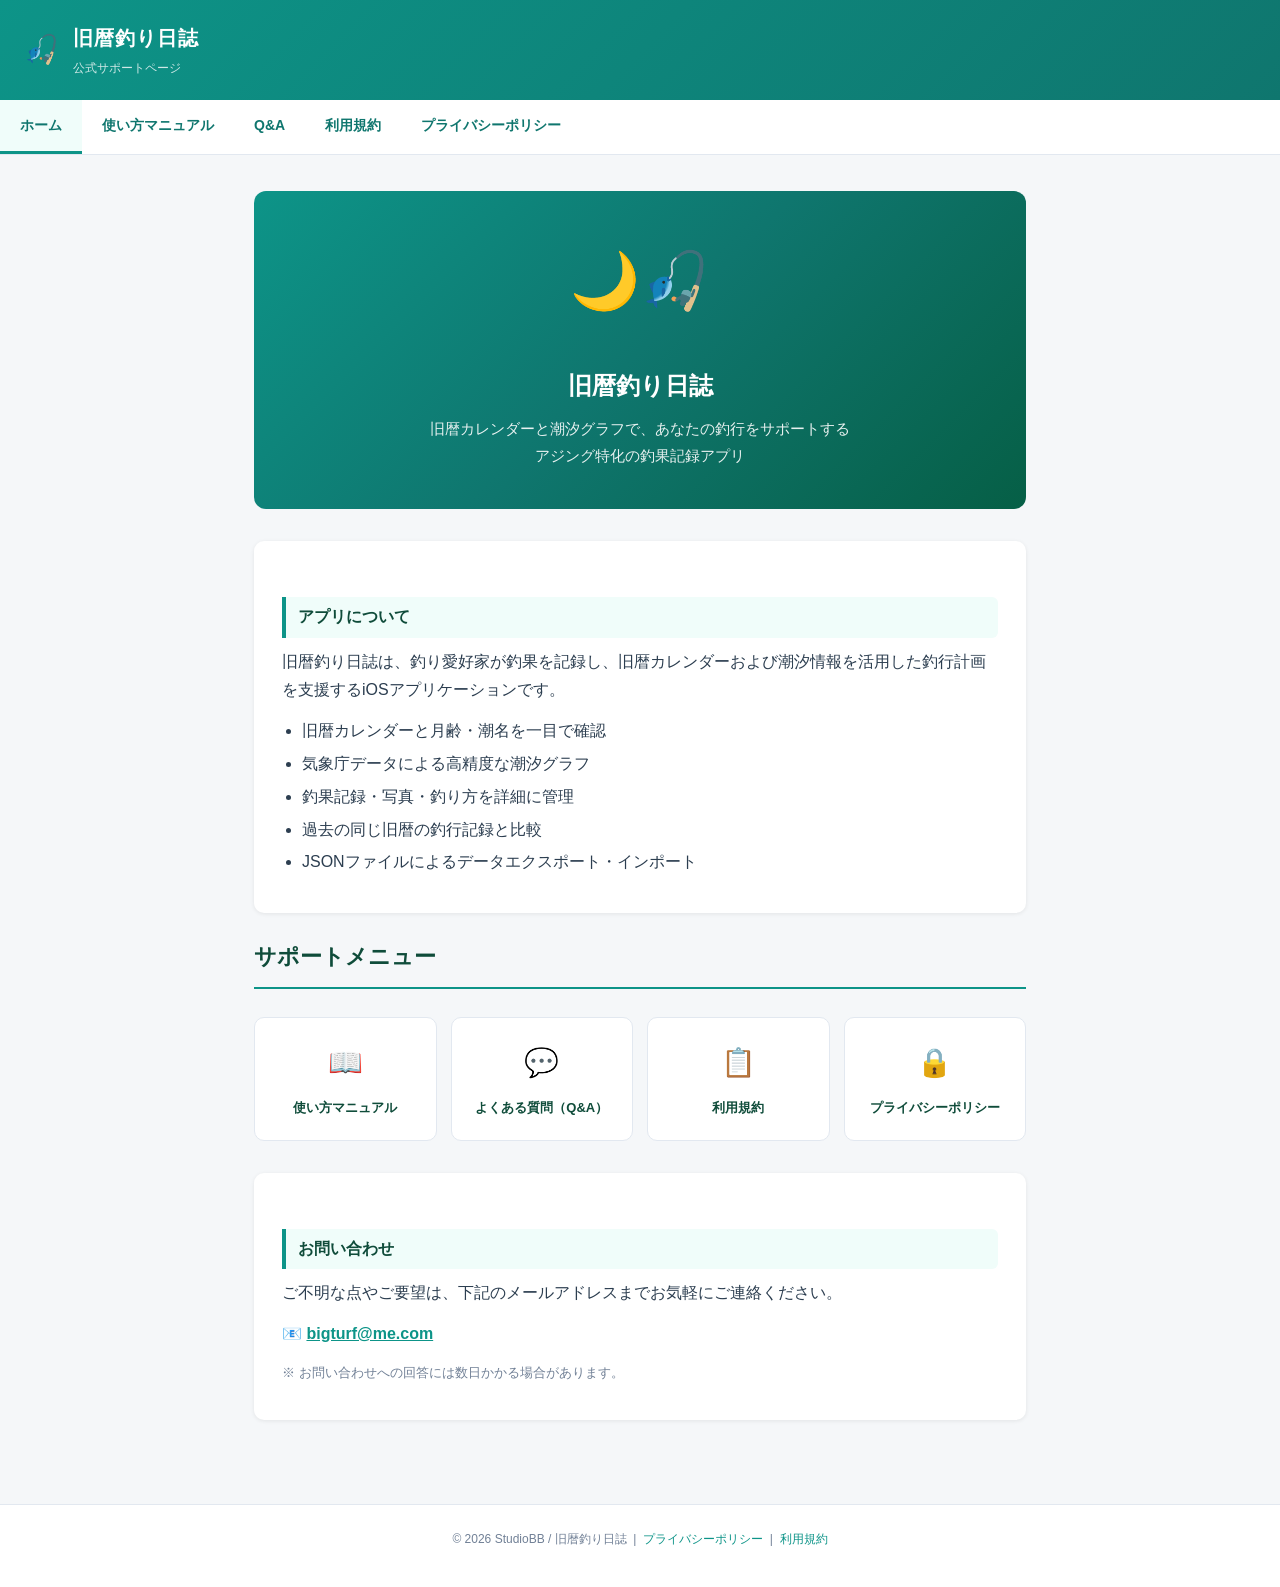
==== index.html @ f1149d96 "旧暦釣り日誌 公式サポートページ 初版 - index.html: トップページ（アプリ概要・サポートメニュー） - manual.html: 使い方マニュアル（全7章） - qa.html: よくあ" ====
<!DOCTYPE html>
<html lang="ja">
<head>
  <meta charset="UTF-8">
  <meta name="viewport" content="width=device-width, initial-scale=1.0">
  <title>旧暦釣り日誌 - 公式サポートページ</title>
  <link rel="stylesheet" href="style.css">
</head>
<body>

<header>
  <div class="logo">🎣</div>
  <div>
    <div class="site-title">旧暦釣り日誌</div>
    <div class="site-subtitle">公式サポートページ</div>
  </div>
</header>

<nav>
  <a href="index.html" class="active">ホーム</a>
  <a href="manual.html">使い方マニュアル</a>
  <a href="qa.html">Q&amp;A</a>
  <a href="terms.html">利用規約</a>
  <a href="privacy.html">プライバシーポリシー</a>
</nav>

<div class="container">

  <div class="hero">
    <div class="icon">🌙🎣</div>
    <h2>旧暦釣り日誌</h2>
    <p>旧暦カレンダーと潮汐グラフで、あなたの釣行をサポートする<br>アジング特化の釣果記録アプリ</p>
  </div>

  <div class="card">
    <h2>アプリについて</h2>
    <p>旧暦釣り日誌は、釣り愛好家が釣果を記録し、旧暦カレンダーおよび潮汐情報を活用した釣行計画を支援するiOSアプリケーションです。</p>
    <ul>
      <li>旧暦カレンダーと月齢・潮名を一目で確認</li>
      <li>気象庁データによる高精度な潮汐グラフ</li>
      <li>釣果記録・写真・釣り方を詳細に管理</li>
      <li>過去の同じ旧暦の釣行記録と比較</li>
      <li>JSONファイルによるデータエクスポート・インポート</li>
    </ul>
  </div>

  <h1>サポートメニュー</h1>

  <div class="link-grid">
    <a href="manual.html" class="link-card">
      <div class="icon">📖</div>
      <div class="label">使い方マニュアル</div>
    </a>
    <a href="qa.html" class="link-card">
      <div class="icon">💬</div>
      <div class="label">よくある質問（Q&amp;A）</div>
    </a>
    <a href="terms.html" class="link-card">
      <div class="icon">📋</div>
      <div class="label">利用規約</div>
    </a>
    <a href="privacy.html" class="link-card">
      <div class="icon">🔒</div>
      <div class="label">プライバシーポリシー</div>
    </a>
  </div>

  <div class="card" style="margin-top: 32px;">
    <h2>お問い合わせ</h2>
    <p>ご不明な点やご要望は、下記のメールアドレスまでお気軽にご連絡ください。</p>
    <p>📧 <a href="mailto:bigturf@me.com" style="color:#0d9488; font-weight:700;">bigturf@me.com</a></p>
    <p style="color:#718096; font-size:13px; margin-top:8px;">※ お問い合わせへの回答には数日かかる場合があります。</p>
  </div>

</div>

<footer>
  <p>&copy; 2026 StudioBB / 旧暦釣り日誌 &nbsp;|&nbsp; <a href="privacy.html">プライバシーポリシー</a> &nbsp;|&nbsp; <a href="terms.html">利用規約</a></p>
</footer>

</body>
</html>
---- style.css ----
/* 旧暦釣り日誌 - 共通スタイル */
* { box-sizing: border-box; margin: 0; padding: 0; }

body {
  font-family: "Hiragino Sans", "Hiragino Kaku Gothic ProN", "Noto Sans JP", sans-serif;
  background: #f5f7f9;
  color: #2c3e50;
  line-height: 1.8;
}

header {
  background: linear-gradient(135deg, #0d9488, #0f766e);
  color: #fff;
  padding: 20px 24px;
  display: flex;
  align-items: center;
  gap: 14px;
}
header .logo { font-size: 28px; }
header .site-title { font-size: 20px; font-weight: 700; letter-spacing: .05em; }
header .site-subtitle { font-size: 12px; opacity: .8; margin-top: 2px; }

nav {
  background: #fff;
  border-bottom: 1px solid #e2e8f0;
  display: flex;
  flex-wrap: wrap;
  gap: 0;
}
nav a {
  display: block;
  padding: 13px 20px;
  text-decoration: none;
  color: #0f766e;
  font-size: 14px;
  font-weight: 600;
  border-bottom: 3px solid transparent;
  transition: border-color .2s, background .2s;
}
nav a:hover, nav a.active {
  border-bottom-color: #0d9488;
  background: #f0fdfa;
}

.container { max-width: 820px; margin: 0 auto; padding: 36px 24px 60px; }

h1 { font-size: 22px; font-weight: 700; margin-bottom: 28px; padding-bottom: 10px;
     border-bottom: 2px solid #0d9488; color: #0f4c3a; }
h2 { font-size: 16px; font-weight: 700; margin: 32px 0 10px;
     padding: 6px 12px; background: #f0fdfa; border-left: 4px solid #0d9488;
     color: #0f4c3a; border-radius: 0 6px 6px 0; }
h3 { font-size: 15px; font-weight: 700; margin: 20px 0 8px; color: #1e7a6e; }

p { margin-bottom: 12px; }
ul, ol { margin: 8px 0 12px 20px; }
li { margin-bottom: 4px; }

.card {
  background: #fff;
  border-radius: 10px;
  padding: 24px 28px;
  margin-bottom: 24px;
  box-shadow: 0 1px 4px rgba(0,0,0,.08);
}

.badge {
  display: inline-block;
  background: #0d9488;
  color: #fff;
  font-size: 11px;
  font-weight: 700;
  padding: 2px 8px;
  border-radius: 20px;
  margin-right: 6px;
  vertical-align: middle;
}

.qa-item { margin-bottom: 20px; }
.qa-item .q { font-weight: 700; color: #0f4c3a; margin-bottom: 4px; }
.qa-item .q::before { content: "Q. "; color: #0d9488; }
.qa-item .a { color: #4a5568; padding-left: 16px; }
.qa-item .a::before { content: "A. "; color: #718096; font-weight: 700; }

.legal-section { margin-bottom: 24px; }
.legal-section h3 { border-bottom: 1px solid #e2e8f0; padding-bottom: 6px; }

footer {
  text-align: center;
  padding: 24px;
  color: #718096;
  font-size: 12px;
  border-top: 1px solid #e2e8f0;
  background: #fff;
}
footer a { color: #0d9488; text-decoration: none; }

.hero {
  background: linear-gradient(135deg, #0d9488 0%, #0f766e 50%, #065f46 100%);
  color: #fff;
  border-radius: 12px;
  padding: 40px 32px;
  margin-bottom: 32px;
  text-align: center;
}
.hero .icon { font-size: 56px; margin-bottom: 12px; }
.hero h2 { font-size: 24px; margin-bottom: 8px; background: none; border: none;
           padding: 0; color: #fff; border-radius: 0; }
.hero p { opacity: .9; font-size: 15px; margin-bottom: 0; }

.link-grid {
  display: grid;
  grid-template-columns: repeat(auto-fit, minmax(180px, 1fr));
  gap: 14px;
  margin-top: 12px;
}
.link-card {
  background: #fff;
  border: 1px solid #e2e8f0;
  border-radius: 10px;
  padding: 20px 16px;
  text-align: center;
  text-decoration: none;
  color: #2c3e50;
  transition: box-shadow .2s, transform .2s;
  display: block;
}
.link-card:hover { box-shadow: 0 4px 12px rgba(13,148,136,.15); transform: translateY(-2px); }
.link-card .icon { font-size: 28px; margin-bottom: 8px; }
.link-card .label { font-size: 13px; font-weight: 700; color: #0f4c3a; }

@media (max-width: 600px) {
  header { padding: 16px; }
  .container { padding: 24px 16px 48px; }
  .card { padding: 18px 16px; }
  nav a { padding: 10px 14px; font-size: 13px; }
}
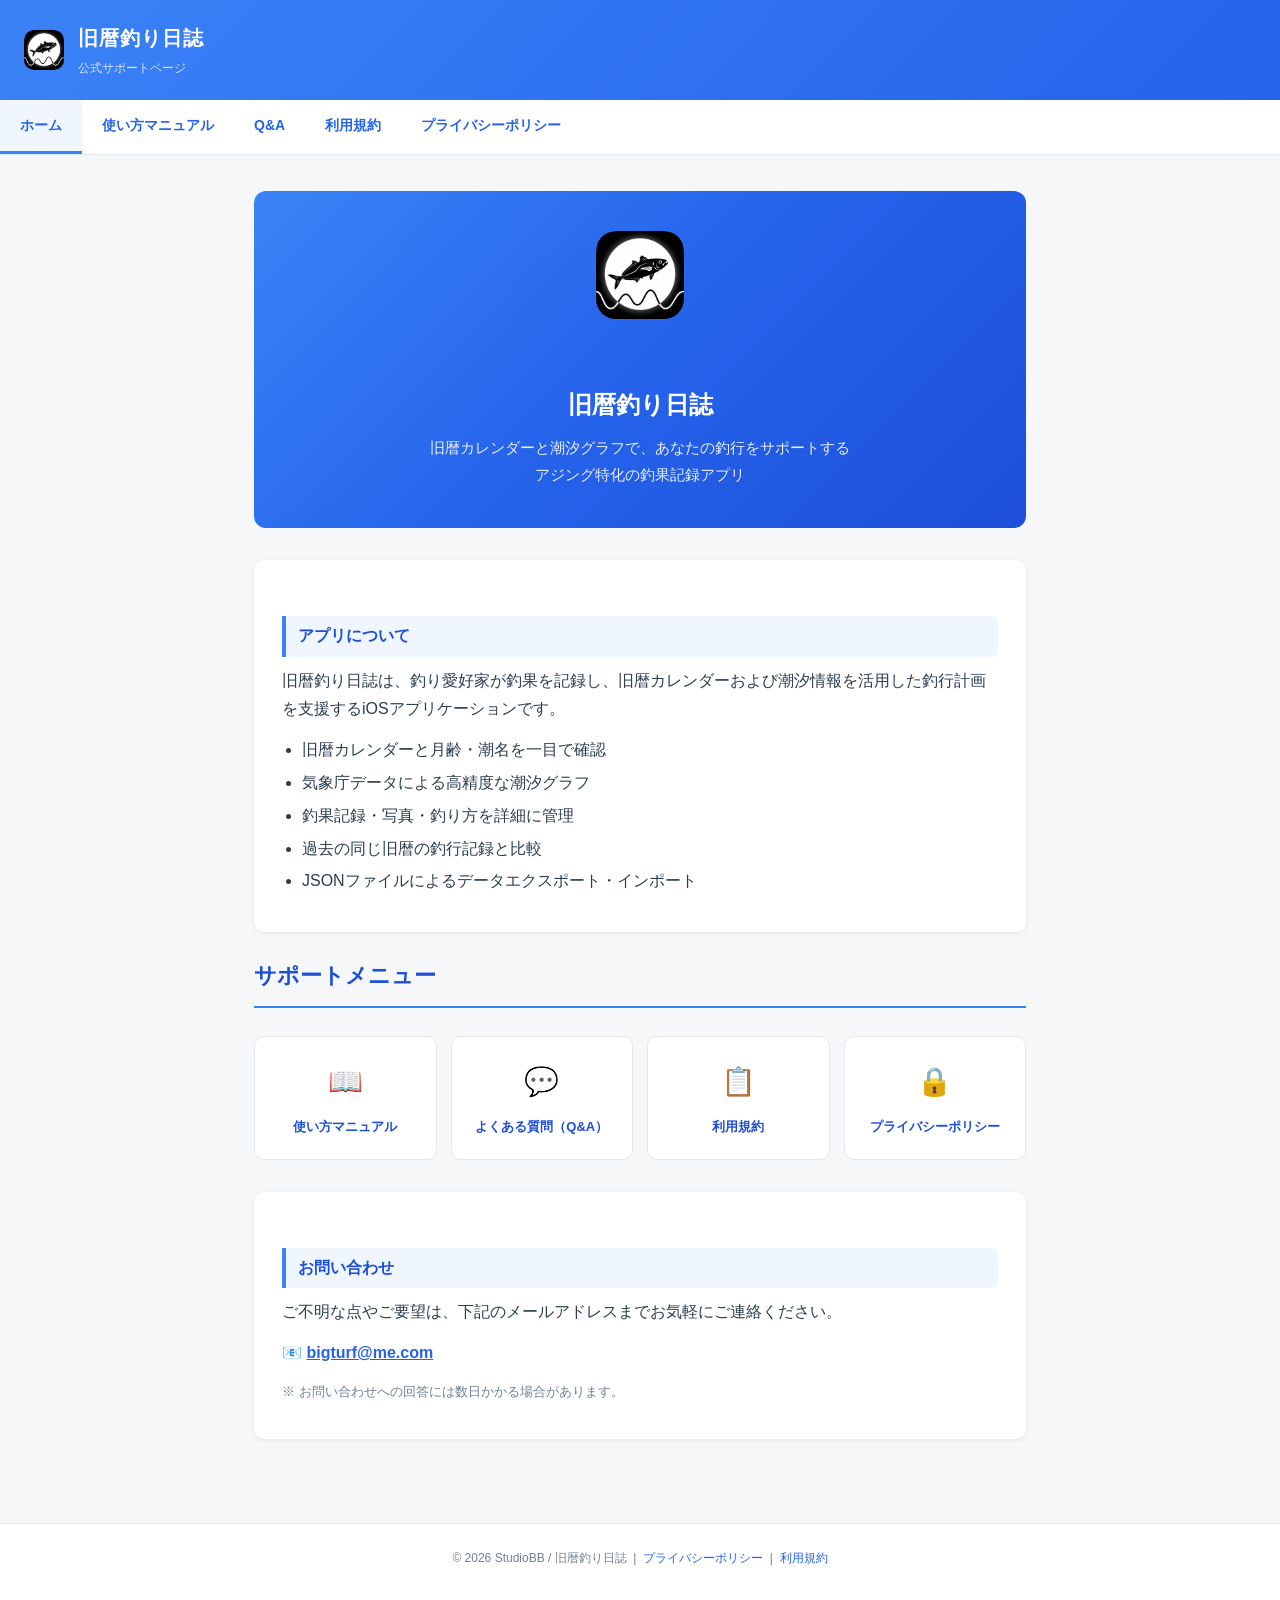
==== commit 573aee59: "サイト更新・アイコン追加・.gitignore追加 Co-Authored-By: Claude Sonnet 4.6 <noreply@anthropic.com>" ====
--- a/index.html
+++ b/index.html
@@ -9,7 +9,7 @@
 <body>
 
 <header>
-  <div class="logo">🎣</div>
+  <div class="logo"><img src="image/fishing_memory_icon_1024.png" alt="旧暦釣り日誌" style="width:40px;height:40px;border-radius:10px;display:block;"></div>
   <div>
     <div class="site-title">旧暦釣り日誌</div>
     <div class="site-subtitle">公式サポートページ</div>
@@ -27,7 +27,7 @@
 <div class="container">
 
   <div class="hero">
-    <div class="icon">🌙🎣</div>
+    <div class="icon"><img src="image/fishing_memory_icon_1024.png" alt="旧暦釣り日誌" style="width:88px;height:88px;border-radius:20px;display:inline-block;"></div>
     <h2>旧暦釣り日誌</h2>
     <p>旧暦カレンダーと潮汐グラフで、あなたの釣行をサポートする<br>アジング特化の釣果記録アプリ</p>
   </div>
@@ -68,7 +68,7 @@
   <div class="card" style="margin-top: 32px;">
     <h2>お問い合わせ</h2>
     <p>ご不明な点やご要望は、下記のメールアドレスまでお気軽にご連絡ください。</p>
-    <p>📧 <a href="mailto:bigturf@me.com" style="color:#0d9488; font-weight:700;">bigturf@me.com</a></p>
+    <p>📧 <a href="mailto:bigturf@me.com" style="color:#2563eb; font-weight:700;">bigturf@me.com</a></p>
     <p style="color:#718096; font-size:13px; margin-top:8px;">※ お問い合わせへの回答には数日かかる場合があります。</p>
   </div>
 
--- a/style.css
+++ b/style.css
@@ -9,14 +9,14 @@
 }
 
 header {
-  background: linear-gradient(135deg, #0d9488, #0f766e);
+  background: linear-gradient(135deg, #3b82f6, #2563eb);
   color: #fff;
   padding: 20px 24px;
   display: flex;
   align-items: center;
   gap: 14px;
 }
-header .logo { font-size: 28px; }
+header .logo { line-height: 0; }
 header .site-title { font-size: 20px; font-weight: 700; letter-spacing: .05em; }
 header .site-subtitle { font-size: 12px; opacity: .8; margin-top: 2px; }
 
@@ -31,25 +31,25 @@
   display: block;
   padding: 13px 20px;
   text-decoration: none;
-  color: #0f766e;
+  color: #2563eb;
   font-size: 14px;
   font-weight: 600;
   border-bottom: 3px solid transparent;
   transition: border-color .2s, background .2s;
 }
 nav a:hover, nav a.active {
-  border-bottom-color: #0d9488;
-  background: #f0fdfa;
+  border-bottom-color: #3b82f6;
+  background: #eff6ff;
 }
 
 .container { max-width: 820px; margin: 0 auto; padding: 36px 24px 60px; }
 
 h1 { font-size: 22px; font-weight: 700; margin-bottom: 28px; padding-bottom: 10px;
-     border-bottom: 2px solid #0d9488; color: #0f4c3a; }
+     border-bottom: 2px solid #3b82f6; color: #1d4ed8; }
 h2 { font-size: 16px; font-weight: 700; margin: 32px 0 10px;
-     padding: 6px 12px; background: #f0fdfa; border-left: 4px solid #0d9488;
-     color: #0f4c3a; border-radius: 0 6px 6px 0; }
-h3 { font-size: 15px; font-weight: 700; margin: 20px 0 8px; color: #1e7a6e; }
+     padding: 6px 12px; background: #eff6ff; border-left: 4px solid #3b82f6;
+     color: #1d4ed8; border-radius: 0 6px 6px 0; }
+h3 { font-size: 15px; font-weight: 700; margin: 20px 0 8px; color: #3b82f6; }
 
 p { margin-bottom: 12px; }
 ul, ol { margin: 8px 0 12px 20px; }
@@ -65,7 +65,7 @@
 
 .badge {
   display: inline-block;
-  background: #0d9488;
+  background: #2563eb;
   color: #fff;
   font-size: 11px;
   font-weight: 700;
@@ -76,8 +76,8 @@
 }
 
 .qa-item { margin-bottom: 20px; }
-.qa-item .q { font-weight: 700; color: #0f4c3a; margin-bottom: 4px; }
-.qa-item .q::before { content: "Q. "; color: #0d9488; }
+.qa-item .q { font-weight: 700; color: #1d4ed8; margin-bottom: 4px; }
+.qa-item .q::before { content: "Q. "; color: #3b82f6; }
 .qa-item .a { color: #4a5568; padding-left: 16px; }
 .qa-item .a::before { content: "A. "; color: #718096; font-weight: 700; }
 
@@ -92,10 +92,10 @@
   border-top: 1px solid #e2e8f0;
   background: #fff;
 }
-footer a { color: #0d9488; text-decoration: none; }
+footer a { color: #2563eb; text-decoration: none; }
 
 .hero {
-  background: linear-gradient(135deg, #0d9488 0%, #0f766e 50%, #065f46 100%);
+  background: linear-gradient(135deg, #3b82f6 0%, #2563eb 50%, #1d4ed8 100%);
   color: #fff;
   border-radius: 12px;
   padding: 40px 32px;
@@ -124,9 +124,9 @@
   transition: box-shadow .2s, transform .2s;
   display: block;
 }
-.link-card:hover { box-shadow: 0 4px 12px rgba(13,148,136,.15); transform: translateY(-2px); }
+.link-card:hover { box-shadow: 0 4px 12px rgba(59,130,246,.2); transform: translateY(-2px); }
 .link-card .icon { font-size: 28px; margin-bottom: 8px; }
-.link-card .label { font-size: 13px; font-weight: 700; color: #0f4c3a; }
+.link-card .label { font-size: 13px; font-weight: 700; color: #1d4ed8; }
 
 @media (max-width: 600px) {
   header { padding: 16px; }
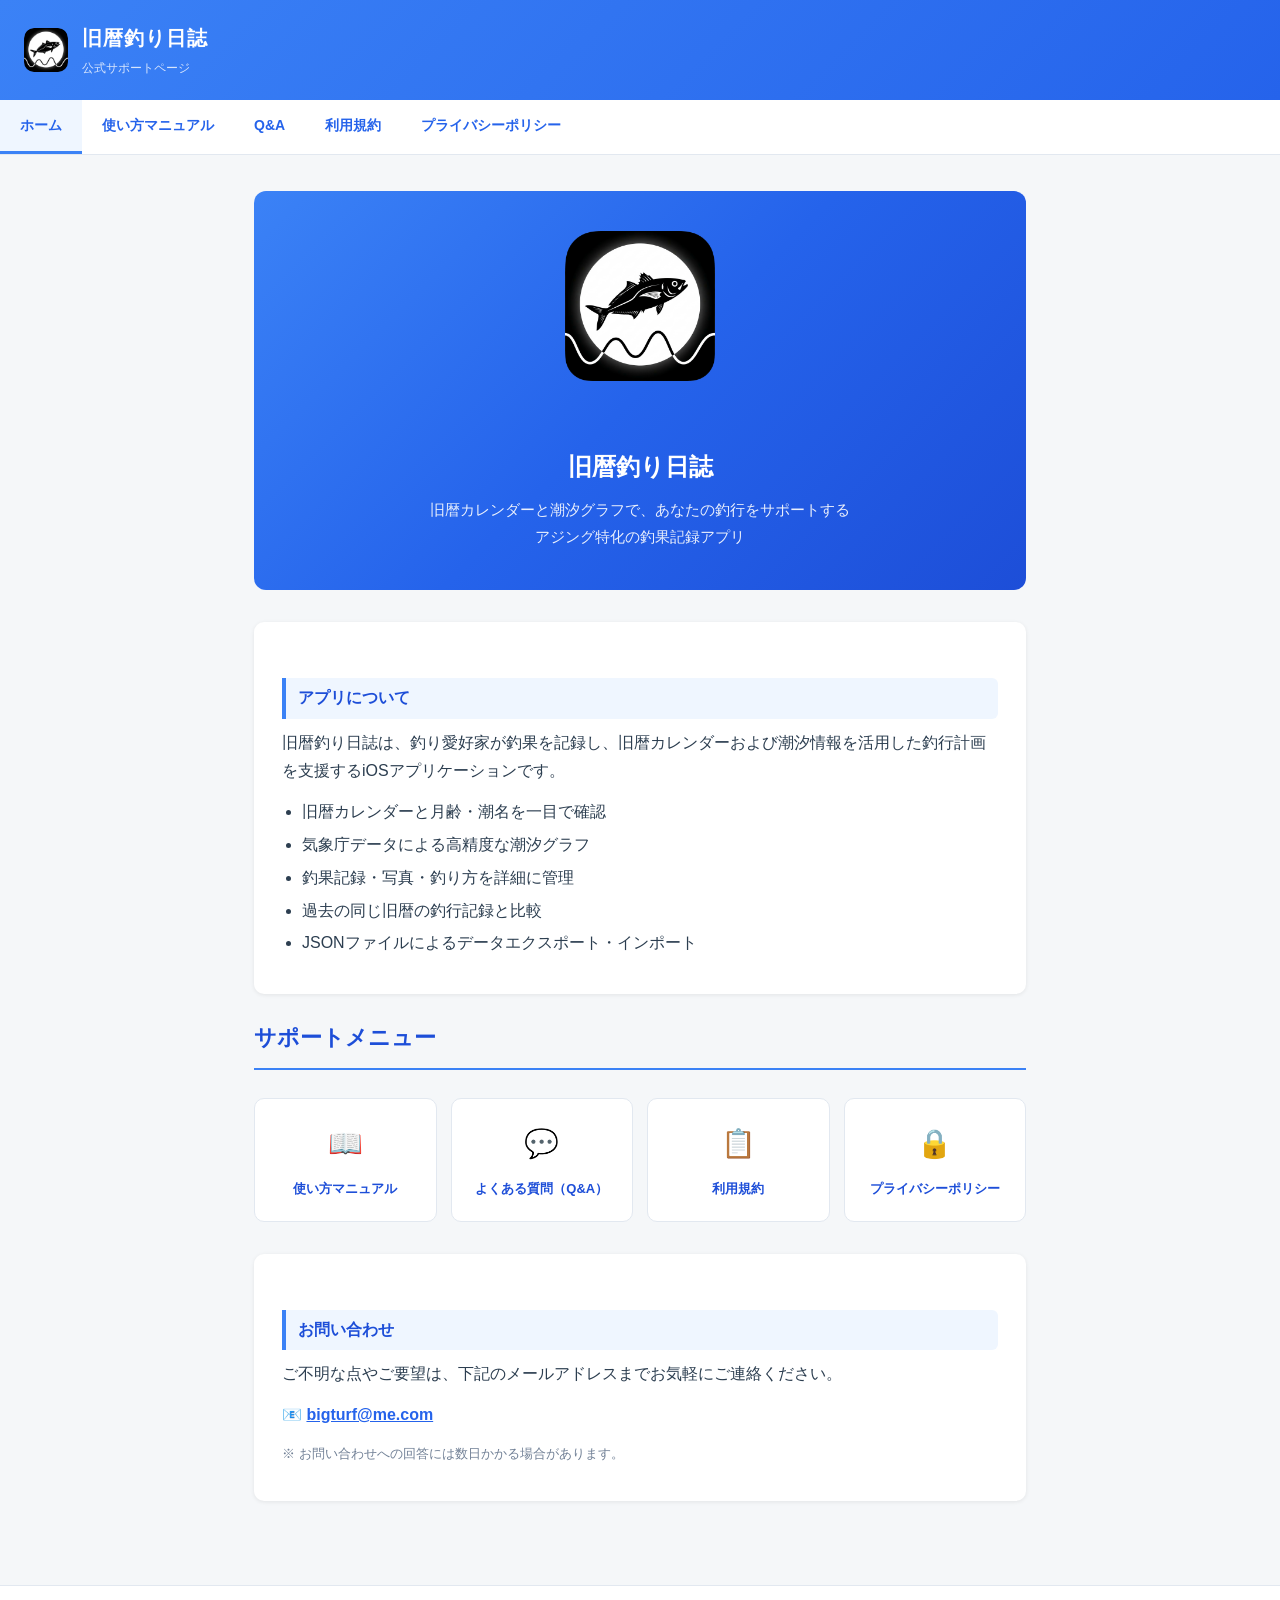
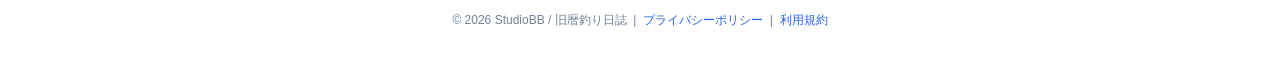
==== commit f1eb716c: "ホーム画面のアイコンサイズ調整 Co-Authored-By: Claude Sonnet 4.6 <noreply@anthropic.com>" ====
--- a/index.html
+++ b/index.html
@@ -9,7 +9,7 @@
 <body>
 
 <header>
-  <div class="logo"><img src="image/fishing_memory_icon_1024.png" alt="旧暦釣り日誌" style="width:40px;height:40px;border-radius:10px;display:block;"></div>
+  <div class="logo"><img src="image/fishing_memory_icon_1024.png" alt="旧暦釣り日誌" style="width:44px;height:44px;border-radius:10px;display:block;"></div>
   <div>
     <div class="site-title">旧暦釣り日誌</div>
     <div class="site-subtitle">公式サポートページ</div>
@@ -27,7 +27,7 @@
 <div class="container">
 
   <div class="hero">
-    <div class="icon"><img src="image/fishing_memory_icon_1024.png" alt="旧暦釣り日誌" style="width:88px;height:88px;border-radius:20px;display:inline-block;"></div>
+    <div class="icon"><img src="image/fishing_memory_icon_1024.png" alt="旧暦釣り日誌" style="width:150px;height:150px;border-radius:20px;display:inline-block;"></div>
     <h2>旧暦釣り日誌</h2>
     <p>旧暦カレンダーと潮汐グラフで、あなたの釣行をサポートする<br>アジング特化の釣果記録アプリ</p>
   </div>
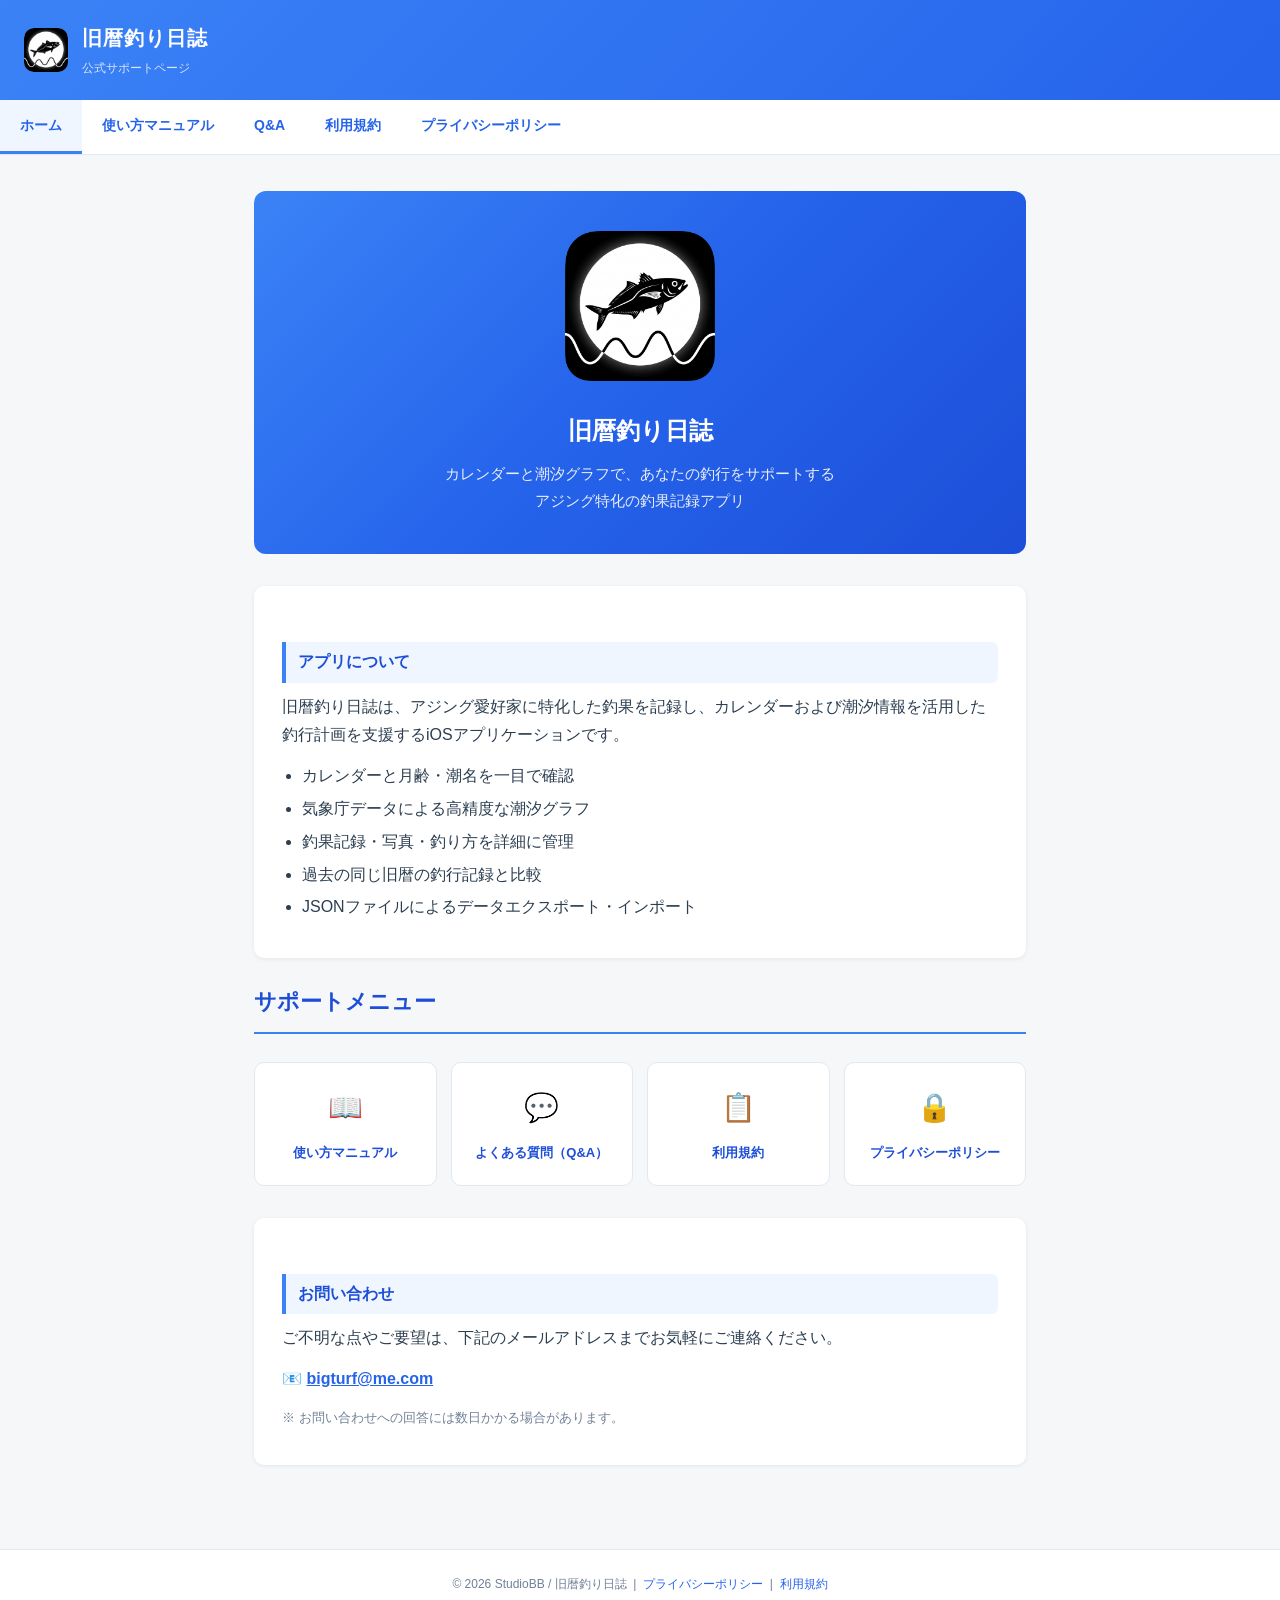
==== commit cb4aae5d: "ホーム画面のアプリ説明文を修正 Co-Authored-By: Claude Sonnet 4.6 <noreply@anthropic.com>" ====
--- a/index.html
+++ b/index.html
@@ -29,14 +29,14 @@
   <div class="hero">
     <div class="icon"><img src="image/fishing_memory_icon_1024.png" alt="旧暦釣り日誌" style="width:150px;height:150px;border-radius:20px;display:inline-block;"></div>
     <h2>旧暦釣り日誌</h2>
-    <p>旧暦カレンダーと潮汐グラフで、あなたの釣行をサポートする<br>アジング特化の釣果記録アプリ</p>
+    <p>カレンダーと潮汐グラフで、あなたの釣行をサポートする<br>アジング特化の釣果記録アプリ</p>
   </div>
 
   <div class="card">
     <h2>アプリについて</h2>
-    <p>旧暦釣り日誌は、釣り愛好家が釣果を記録し、旧暦カレンダーおよび潮汐情報を活用した釣行計画を支援するiOSアプリケーションです。</p>
+    <p>旧暦釣り日誌は、アジング愛好家に特化した釣果を記録し、カレンダーおよび潮汐情報を活用した釣行計画を支援するiOSアプリケーションです。</p>
     <ul>
-      <li>旧暦カレンダーと月齢・潮名を一目で確認</li>
+      <li>カレンダーと月齢・潮名を一目で確認</li>
       <li>気象庁データによる高精度な潮汐グラフ</li>
       <li>釣果記録・写真・釣り方を詳細に管理</li>
       <li>過去の同じ旧暦の釣行記録と比較</li>
--- a/style.css
+++ b/style.css
@@ -102,7 +102,7 @@
   margin-bottom: 32px;
   text-align: center;
 }
-.hero .icon { font-size: 56px; margin-bottom: 12px; }
+.hero .icon { font-size: 56px; margin-bottom: -36px; }
 .hero h2 { font-size: 24px; margin-bottom: 8px; background: none; border: none;
            padding: 0; color: #fff; border-radius: 0; }
 .hero p { opacity: .9; font-size: 15px; margin-bottom: 0; }
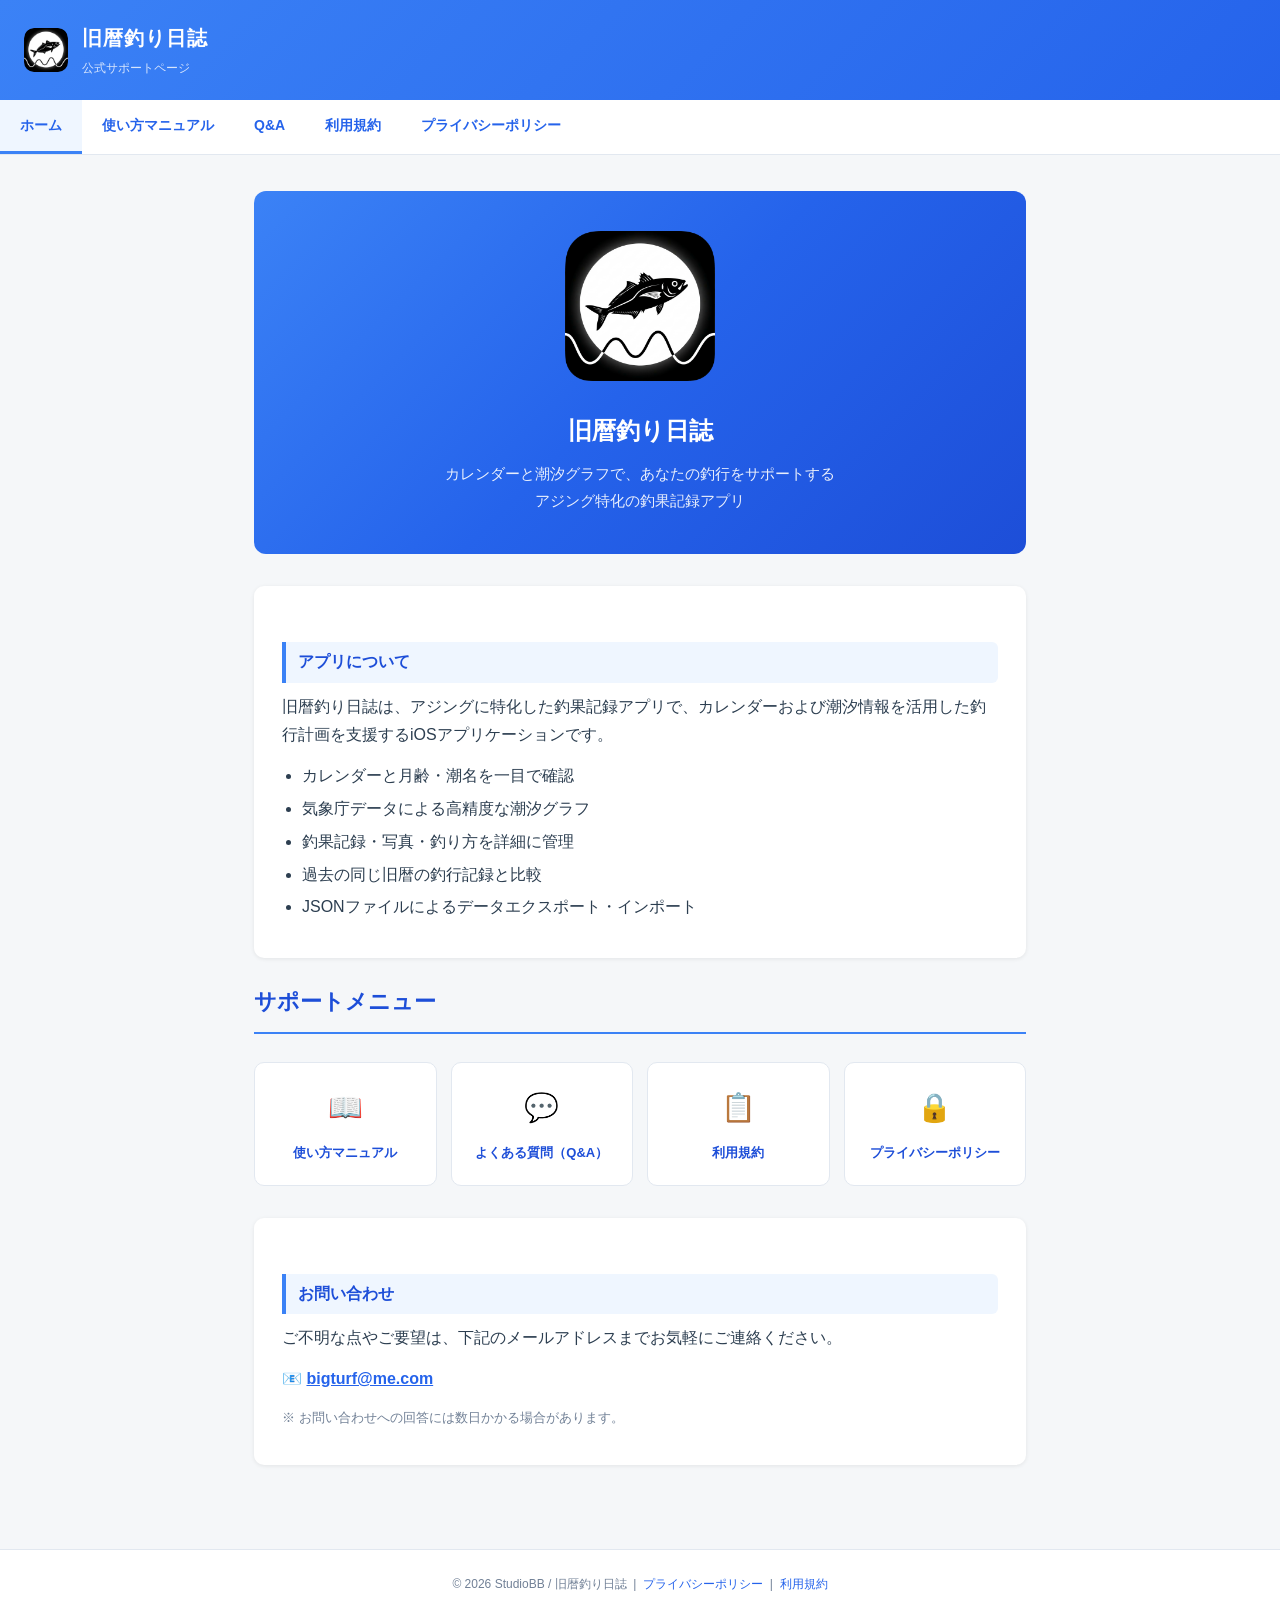
==== commit db118890: "利用規約・ホーム画面の文言を修正 Co-Authored-By: Claude Sonnet 4.6 <noreply@anthropic.com>" ====
--- a/index.html
+++ b/index.html
@@ -34,7 +34,7 @@
 
   <div class="card">
     <h2>アプリについて</h2>
-    <p>旧暦釣り日誌は、アジング愛好家に特化した釣果を記録し、カレンダーおよび潮汐情報を活用した釣行計画を支援するiOSアプリケーションです。</p>
+    <p>旧暦釣り日誌は、アジングに特化した釣果記録アプリで、カレンダーおよび潮汐情報を活用した釣行計画を支援するiOSアプリケーションです。</p>
     <ul>
       <li>カレンダーと月齢・潮名を一目で確認</li>
       <li>気象庁データによる高精度な潮汐グラフ</li>
